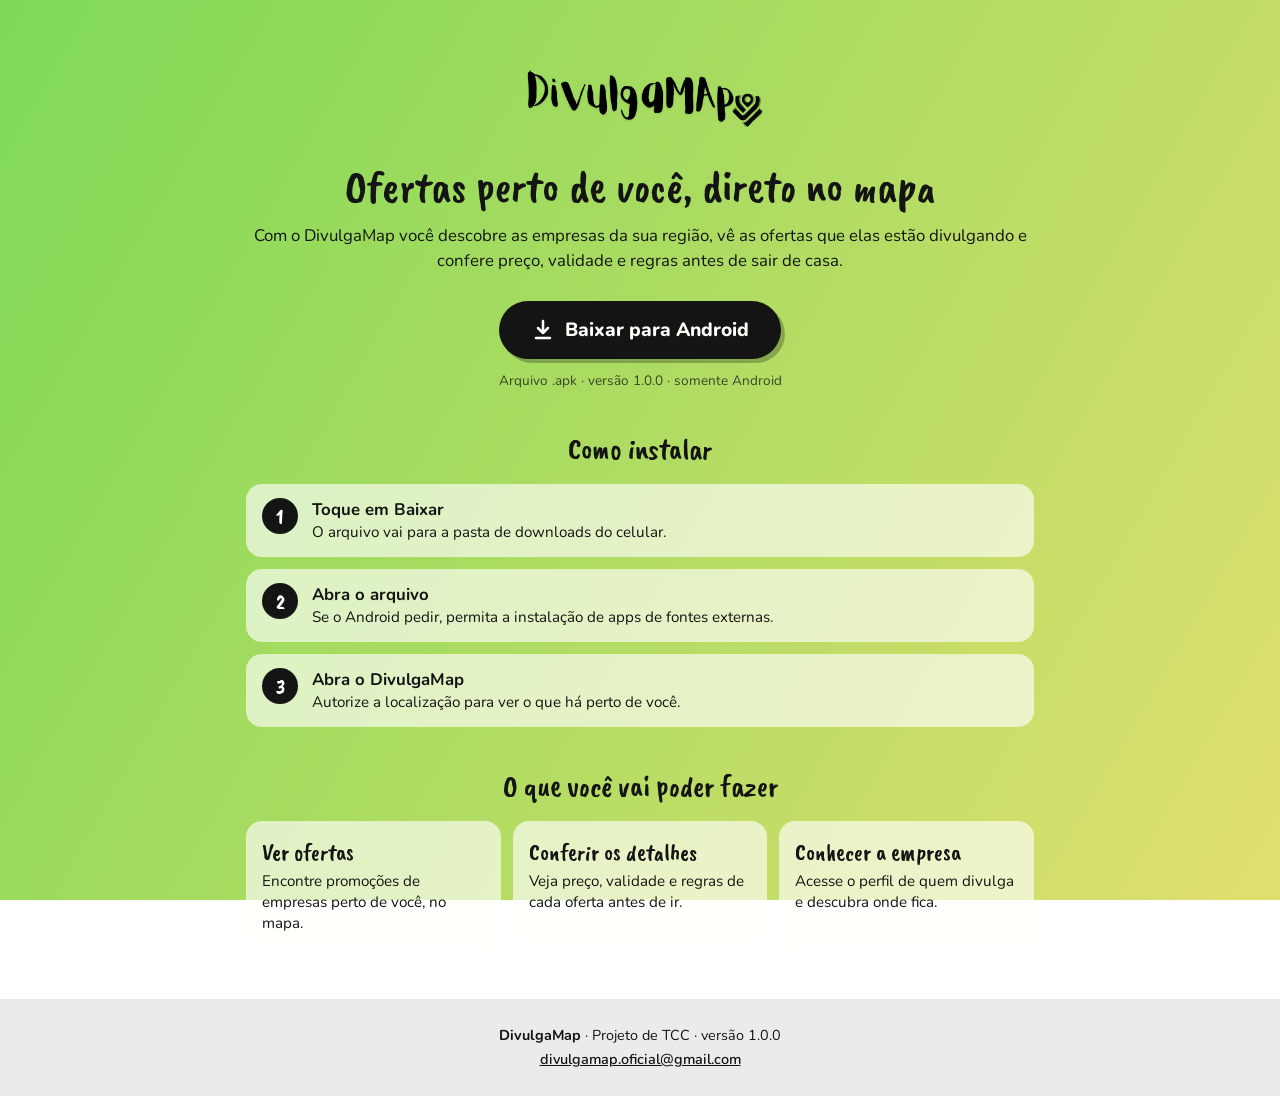
==== divulgamap-site/index.html @ ca6af578 "Adicionar site de download do DivulgaMap" ====
<!doctype html>
<html lang="pt-BR">
<head>
  <meta charset="utf-8">
  <meta name="viewport" content="width=device-width, initial-scale=1">
  <title>DivulgaMap | Baixar app</title>
  <meta name="description" content="Veja ofertas de empresas perto de você, direto no mapa. Baixe o DivulgaMap para Android.">
  <meta name="theme-color" content="#7ed957">
  <link rel="icon" href="assets/icone.png">
  <link rel="preconnect" href="https://fonts.googleapis.com">
  <link rel="preconnect" href="https://fonts.gstatic.com" crossorigin>
  <link href="https://fonts.googleapis.com/css2?family=Caveat+Brush&family=Nunito:wght@400;600;800&display=swap" rel="stylesheet">
  <link rel="stylesheet" href="style.css">
</head>
<body>
  <main>
    <!-- Topo -->
    <section class="hero">
      <img class="logo" src="assets/logo.png" alt="DivulgaMap">
      <h1>Ofertas perto de você, direto no mapa</h1>
      <p class="lead">
        Com o DivulgaMap você descobre as empresas da sua região, vê as ofertas
        que elas estão divulgando e confere preço, validade e regras antes de sair de casa.
      </p>

      <!-- Botão de download -->
      <a id="baixar" class="btn" href="#" download>
        <svg viewBox="0 0 24 24" aria-hidden="true"><path d="M12 3v12m0 0l-5-5m5 5l5-5M5 20h14" fill="none" stroke="currentColor" stroke-width="2.5" stroke-linecap="round" stroke-linejoin="round"/></svg>
        Baixar para Android
      </a>
      <p class="nota">Arquivo .apk &middot; versão <span id="versao">1.0.0</span> &middot; somente Android</p>
    </section>

    <!-- Como instalar -->
    <section>
      <h2>Como instalar</h2>
      <ol class="passos">
        <li><span>1</span><div><strong>Toque em Baixar</strong>O arquivo vai para a pasta de downloads do celular.</div></li>
        <li><span>2</span><div><strong>Abra o arquivo</strong>Se o Android pedir, permita a instalação de apps de fontes externas.</div></li>
        <li><span>3</span><div><strong>Abra o DivulgaMap</strong>Autorize a localização para ver o que há perto de você.</div></li>
      </ol>
    </section>

    <!-- Sobre o app -->
    <section>
      <h2>O que você vai poder fazer</h2>
      <div class="cards">
        <article class="card">
          <h3>Ver ofertas</h3>
          <p>Encontre promoções de empresas perto de você, no mapa.</p>
        </article>
        <article class="card">
          <h3>Conferir os detalhes</h3>
          <p>Veja preço, validade e regras de cada oferta antes de ir.</p>
        </article>
        <article class="card">
          <h3>Conhecer a empresa</h3>
          <p>Acesse o perfil de quem divulga e descubra onde fica.</p>
        </article>
      </div>
    </section>
  </main>

  <footer>
    <strong>DivulgaMap</strong> &middot; Projeto de TCC &middot; versão <span id="versao-rodape">1.0.0</span><br>
    <a href="mailto:divulgamap.oficial@gmail.com">divulgamap.oficial@gmail.com</a>
  </footer>

  <script src="app.js"></script>
</body>
</html>
---- divulgamap-site/style.css ----
:root {
  --verde: #7ed957;
  --lima: #e0df6e;
  --preto: #141414;
  --branco: #fffffa;
}

* { box-sizing: border-box; margin: 0; }

body {
  min-height: 100vh;
  display: flex;
  flex-direction: column;
  font-family: "Nunito", system-ui, sans-serif;
  color: var(--preto);
  background: linear-gradient(120deg, var(--verde), var(--lima)) fixed;
}

main {
  flex: 1;
  width: 100%;
  max-width: 640px;
  margin: 0 auto;
  padding: 32px 16px 8px;
}

section { margin-bottom: 40px; }

/* Topo */
.hero { text-align: center; }
.logo { width: min(320px, 85%); height: auto; }

h1, h2, h3 { font-family: "Caveat Brush", cursive; font-weight: 400; }
h1 { font-size: clamp(2rem, 8vw, 2.8rem); line-height: 1.1; margin: 20px 0 12px; }
h2 { font-size: 1.9rem; margin-bottom: 16px; text-align: center; }
h3 { font-size: 1.5rem; margin-bottom: 4px; }

.lead { font-size: 1.05rem; line-height: 1.5; margin-bottom: 28px; }

/* Botão */
.btn {
  display: inline-flex;
  align-items: center;
  gap: 10px;
  padding: 16px 32px;
  font-size: 1.2rem;
  font-weight: 800;
  color: var(--branco);
  background: var(--preto);
  border-radius: 999px;
  text-decoration: none;
  box-shadow: 4px 4px 0 rgba(0, 0, 0, 0.25);
  transition: transform 0.15s;
}
.btn:active { transform: translate(2px, 2px); }
.btn svg { width: 24px; height: 24px; }

.nota { margin-top: 12px; font-size: 0.85rem; opacity: 0.75; }

/* Passos */
.passos { list-style: none; padding: 0; display: grid; gap: 12px; }
.passos li {
  display: flex;
  gap: 14px;
  align-items: flex-start;
  padding: 14px 16px;
  background: rgba(255, 255, 250, 0.65);
  border-radius: 16px;
}
.passos span {
  flex: none;
  width: 36px;
  height: 36px;
  display: grid;
  place-items: center;
  font-family: "Caveat Brush", cursive;
  font-size: 1.4rem;
  color: var(--branco);
  background: var(--preto);
  border-radius: 50%;
}
.passos strong { display: block; font-size: 1.05rem; }
.passos div { font-size: 0.95rem; line-height: 1.4; }

/* Cards */
.cards { display: grid; gap: 12px; }
.card {
  padding: 16px;
  background: rgba(255, 255, 250, 0.65);
  border-radius: 16px;
}
.card p { font-size: 0.95rem; line-height: 1.4; }

/* Rodapé */
footer {
  padding: 24px 16px;
  text-align: center;
  font-size: 0.9rem;
  line-height: 1.7;
  background: rgba(0, 0, 0, 0.08);
}
footer a { color: inherit; font-weight: 600; }

@media (min-width: 700px) {
  .cards { grid-template-columns: repeat(3, 1fr); }
  main { max-width: 820px; padding-top: 56px; }
}
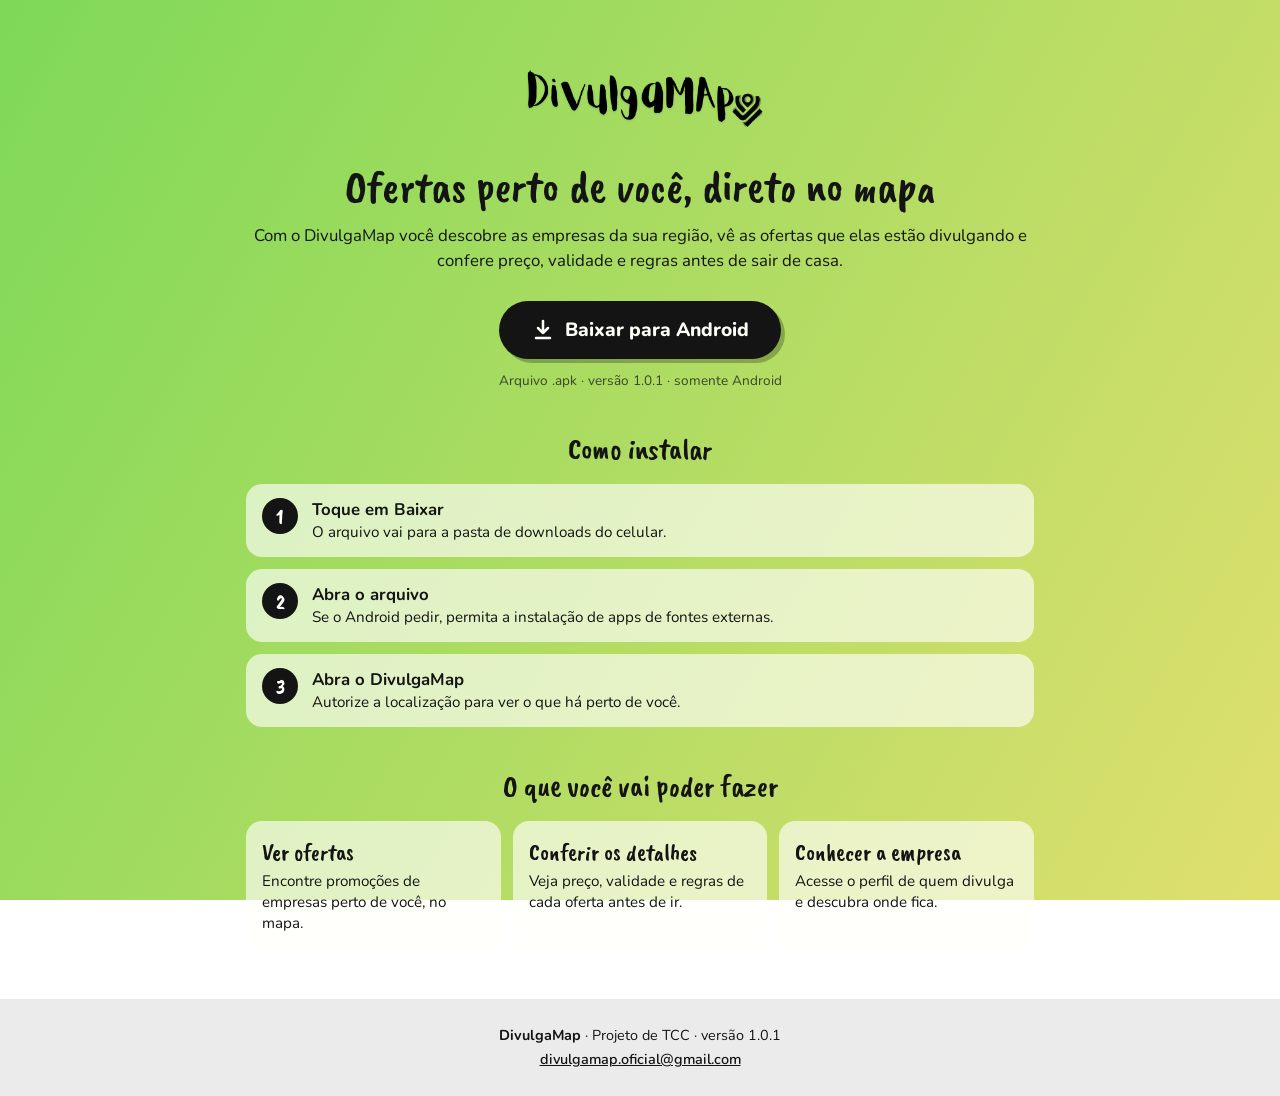
==== commit b88fcb5f: "Atualizar site para a versão 1.0.1" ====
--- a/divulgamap-site/index.html
+++ b/divulgamap-site/index.html
@@ -28,7 +28,7 @@
         <svg viewBox="0 0 24 24" aria-hidden="true"><path d="M12 3v12m0 0l-5-5m5 5l5-5M5 20h14" fill="none" stroke="currentColor" stroke-width="2.5" stroke-linecap="round" stroke-linejoin="round"/></svg>
         Baixar para Android
       </a>
-      <p class="nota">Arquivo .apk &middot; versão <span id="versao">1.0.0</span> &middot; somente Android</p>
+      <p class="nota">Arquivo .apk &middot; versão <span id="versao">1.0.1</span> &middot; somente Android</p>
     </section>
 
     <!-- Como instalar -->
@@ -62,7 +62,7 @@
   </main>
 
   <footer>
-    <strong>DivulgaMap</strong> &middot; Projeto de TCC &middot; versão <span id="versao-rodape">1.0.0</span><br>
+    <strong>DivulgaMap</strong> &middot; Projeto de TCC &middot; versão <span id="versao-rodape">1.0.1</span><br>
     <a href="mailto:divulgamap.oficial@gmail.com">divulgamap.oficial@gmail.com</a>
   </footer>
 
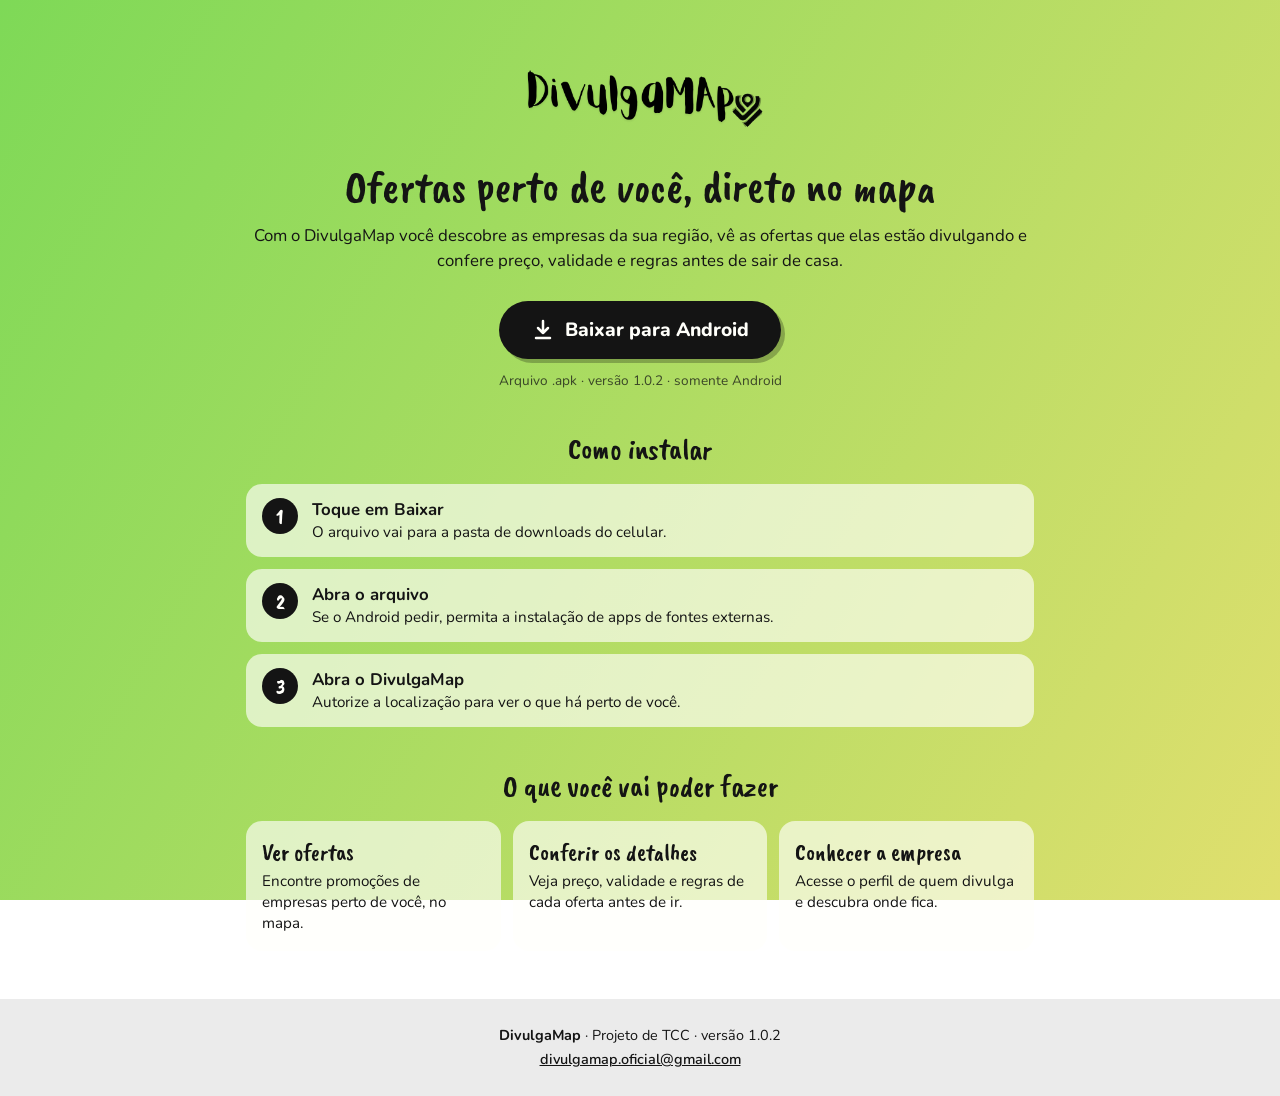
==== commit 7bec6f00: "Atualizar site para a versão 1.0.2" ====
--- a/divulgamap-site/index.html
+++ b/divulgamap-site/index.html
@@ -28,7 +28,7 @@
         <svg viewBox="0 0 24 24" aria-hidden="true"><path d="M12 3v12m0 0l-5-5m5 5l5-5M5 20h14" fill="none" stroke="currentColor" stroke-width="2.5" stroke-linecap="round" stroke-linejoin="round"/></svg>
         Baixar para Android
       </a>
-      <p class="nota">Arquivo .apk &middot; versão <span id="versao">1.0.1</span> &middot; somente Android</p>
+      <p class="nota">Arquivo .apk &middot; versão <span id="versao">1.0.2</span> &middot; somente Android</p>
     </section>
 
     <!-- Como instalar -->
@@ -62,7 +62,7 @@
   </main>
 
   <footer>
-    <strong>DivulgaMap</strong> &middot; Projeto de TCC &middot; versão <span id="versao-rodape">1.0.1</span><br>
+    <strong>DivulgaMap</strong> &middot; Projeto de TCC &middot; versão <span id="versao-rodape">1.0.2</span><br>
     <a href="mailto:divulgamap.oficial@gmail.com">divulgamap.oficial@gmail.com</a>
   </footer>
 
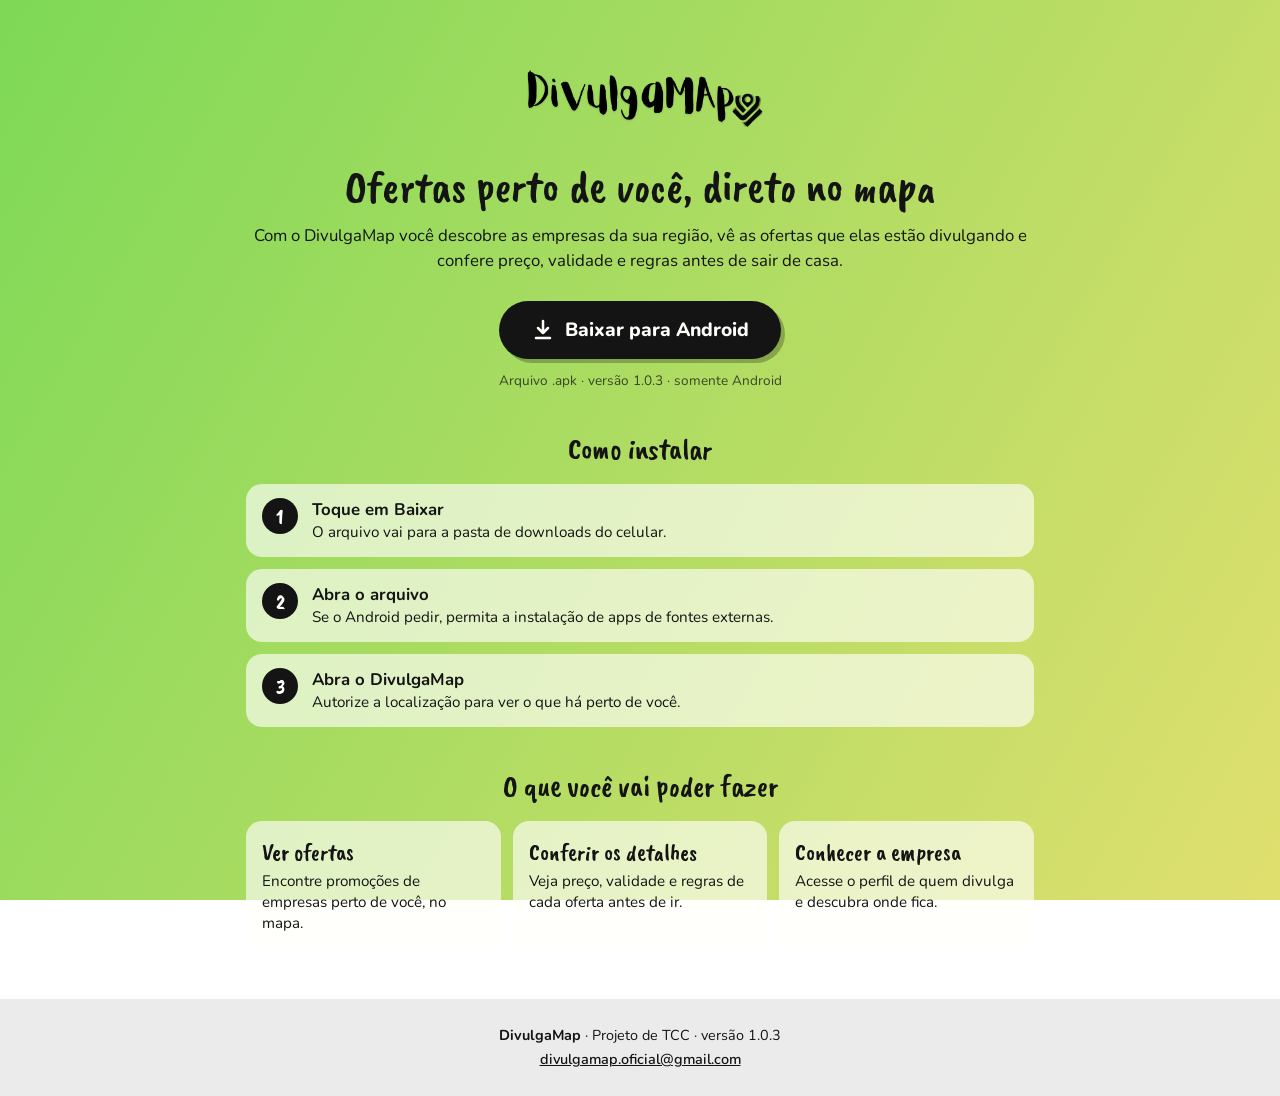
==== commit cb5663bb: "Atualizar site para a versão 1.0.3" ====
--- a/divulgamap-site/index.html
+++ b/divulgamap-site/index.html
@@ -28,7 +28,7 @@
         <svg viewBox="0 0 24 24" aria-hidden="true"><path d="M12 3v12m0 0l-5-5m5 5l5-5M5 20h14" fill="none" stroke="currentColor" stroke-width="2.5" stroke-linecap="round" stroke-linejoin="round"/></svg>
         Baixar para Android
       </a>
-      <p class="nota">Arquivo .apk &middot; versão <span id="versao">1.0.2</span> &middot; somente Android</p>
+      <p class="nota">Arquivo .apk &middot; versão <span id="versao">1.0.3</span> &middot; somente Android</p>
     </section>
 
     <!-- Como instalar -->
@@ -62,7 +62,7 @@
   </main>
 
   <footer>
-    <strong>DivulgaMap</strong> &middot; Projeto de TCC &middot; versão <span id="versao-rodape">1.0.2</span><br>
+    <strong>DivulgaMap</strong> &middot; Projeto de TCC &middot; versão <span id="versao-rodape">1.0.3</span><br>
     <a href="mailto:divulgamap.oficial@gmail.com">divulgamap.oficial@gmail.com</a>
   </footer>
 
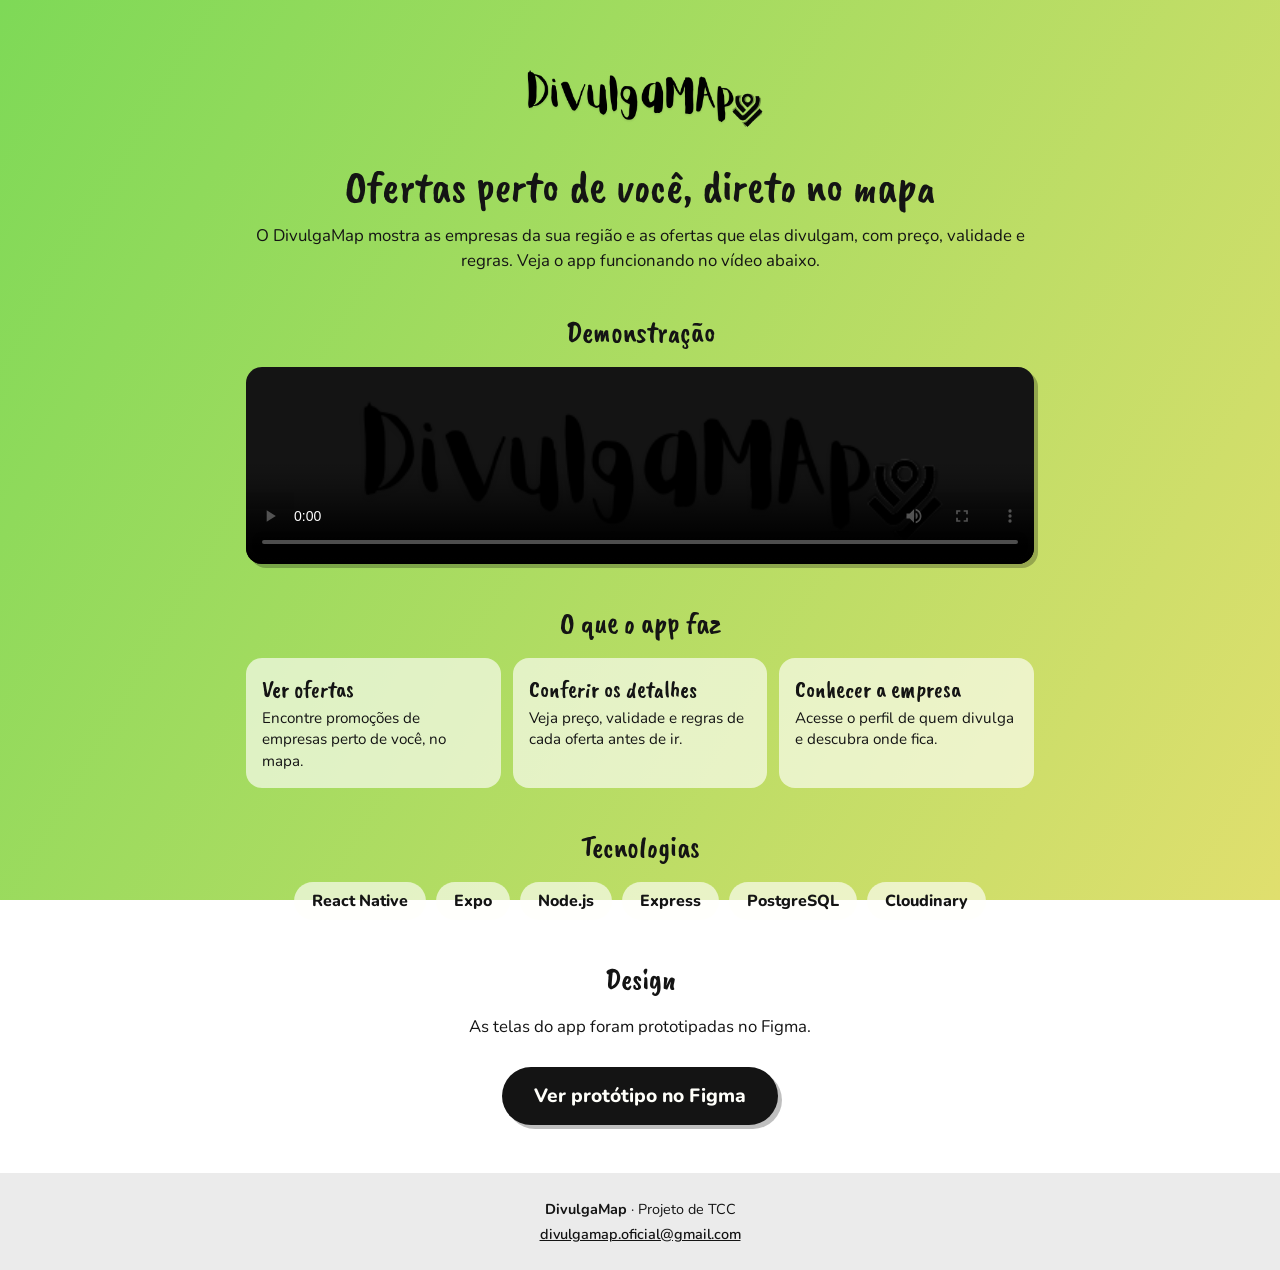
==== commit 2863167f: "Transformar site em demonstração do app" ====
--- a/divulgamap-site/index.html
+++ b/divulgamap-site/index.html
@@ -3,8 +3,8 @@
 <head>
   <meta charset="utf-8">
   <meta name="viewport" content="width=device-width, initial-scale=1">
-  <title>DivulgaMap | Baixar app</title>
-  <meta name="description" content="Veja ofertas de empresas perto de você, direto no mapa. Baixe o DivulgaMap para Android.">
+  <title>DivulgaMap | Demonstração</title>
+  <meta name="description" content="Demonstração do DivulgaMap, app que mostra no mapa as ofertas de empresas perto de você. Projeto de TCC.">
   <meta name="theme-color" content="#7ed957">
   <link rel="icon" href="assets/icone.png">
   <link rel="preconnect" href="https://fonts.googleapis.com">
@@ -19,31 +19,23 @@
       <img class="logo" src="assets/logo.png" alt="DivulgaMap">
       <h1>Ofertas perto de você, direto no mapa</h1>
       <p class="lead">
-        Com o DivulgaMap você descobre as empresas da sua região, vê as ofertas
-        que elas estão divulgando e confere preço, validade e regras antes de sair de casa.
+        O DivulgaMap mostra as empresas da sua região e as ofertas que elas divulgam,
+        com preço, validade e regras. Veja o app funcionando no vídeo abaixo.
       </p>
-
-      <!-- Botão de download -->
-      <a id="baixar" class="btn" href="#" download>
-        <svg viewBox="0 0 24 24" aria-hidden="true"><path d="M12 3v12m0 0l-5-5m5 5l5-5M5 20h14" fill="none" stroke="currentColor" stroke-width="2.5" stroke-linecap="round" stroke-linejoin="round"/></svg>
-        Baixar para Android
-      </a>
-      <p class="nota">Arquivo .apk &middot; versão <span id="versao">1.0.3</span> &middot; somente Android</p>
     </section>
 
-    <!-- Como instalar -->
+    <!-- Vídeo da demonstração -->
     <section>
-      <h2>Como instalar</h2>
-      <ol class="passos">
-        <li><span>1</span><div><strong>Toque em Baixar</strong>O arquivo vai para a pasta de downloads do celular.</div></li>
-        <li><span>2</span><div><strong>Abra o arquivo</strong>Se o Android pedir, permita a instalação de apps de fontes externas.</div></li>
-        <li><span>3</span><div><strong>Abra o DivulgaMap</strong>Autorize a localização para ver o que há perto de você.</div></li>
-      </ol>
+      <h2>Demonstração</h2>
+      <video class="video" controls playsinline preload="metadata" poster="assets/logo.png">
+        <source src="assets/demo.mp4" type="video/mp4">
+        Seu navegador não suporta vídeo.
+      </video>
     </section>
 
-    <!-- Sobre o app -->
+    <!-- Funcionalidades -->
     <section>
-      <h2>O que você vai poder fazer</h2>
+      <h2>O que o app faz</h2>
       <div class="cards">
         <article class="card">
           <h3>Ver ofertas</h3>
@@ -59,13 +51,31 @@
         </article>
       </div>
     </section>
+
+    <!-- Tecnologias -->
+    <section>
+      <h2>Tecnologias</h2>
+      <ul class="tags">
+        <li>React Native</li>
+        <li>Expo</li>
+        <li>Node.js</li>
+        <li>Express</li>
+        <li>PostgreSQL</li>
+        <li>Cloudinary</li>
+      </ul>
+    </section>
+
+    <!-- Design -->
+    <section class="hero">
+      <h2>Design</h2>
+      <p class="lead">As telas do app foram prototipadas no Figma.</p>
+      <a class="btn" href="https://www.figma.com/design/sQgvygfZGDFfbLXLFPwjYA" target="_blank" rel="noopener">Ver protótipo no Figma</a>
+    </section>
   </main>
 
   <footer>
-    <strong>DivulgaMap</strong> &middot; Projeto de TCC &middot; versão <span id="versao-rodape">1.0.3</span><br>
+    <strong>DivulgaMap</strong> &middot; Projeto de TCC<br>
     <a href="mailto:divulgamap.oficial@gmail.com">divulgamap.oficial@gmail.com</a>
   </footer>
-
-  <script src="app.js"></script>
 </body>
 </html>
--- a/divulgamap-site/style.css
+++ b/divulgamap-site/style.css
@@ -41,7 +41,6 @@
 .btn {
   display: inline-flex;
   align-items: center;
-  gap: 10px;
   padding: 16px 32px;
   font-size: 1.2rem;
   font-weight: 800;
@@ -53,34 +52,16 @@
   transition: transform 0.15s;
 }
 .btn:active { transform: translate(2px, 2px); }
-.btn svg { width: 24px; height: 24px; }
 
-.nota { margin-top: 12px; font-size: 0.85rem; opacity: 0.75; }
-
-/* Passos */
-.passos { list-style: none; padding: 0; display: grid; gap: 12px; }
-.passos li {
-  display: flex;
-  gap: 14px;
-  align-items: flex-start;
-  padding: 14px 16px;
-  background: rgba(255, 255, 250, 0.65);
+/* Vídeo */
+.video {
+  display: block;
+  width: 100%;
+  max-height: 80vh;
+  background: var(--preto);
   border-radius: 16px;
+  box-shadow: 4px 4px 0 rgba(0, 0, 0, 0.25);
 }
-.passos span {
-  flex: none;
-  width: 36px;
-  height: 36px;
-  display: grid;
-  place-items: center;
-  font-family: "Caveat Brush", cursive;
-  font-size: 1.4rem;
-  color: var(--branco);
-  background: var(--preto);
-  border-radius: 50%;
-}
-.passos strong { display: block; font-size: 1.05rem; }
-.passos div { font-size: 0.95rem; line-height: 1.4; }
 
 /* Cards */
 .cards { display: grid; gap: 12px; }
@@ -90,6 +71,22 @@
   border-radius: 16px;
 }
 .card p { font-size: 0.95rem; line-height: 1.4; }
+
+/* Tecnologias */
+.tags {
+  display: flex;
+  flex-wrap: wrap;
+  justify-content: center;
+  gap: 10px;
+  padding: 0;
+  list-style: none;
+}
+.tags li {
+  padding: 8px 18px;
+  font-weight: 800;
+  background: rgba(255, 255, 250, 0.65);
+  border-radius: 999px;
+}
 
 /* Rodapé */
 footer {
